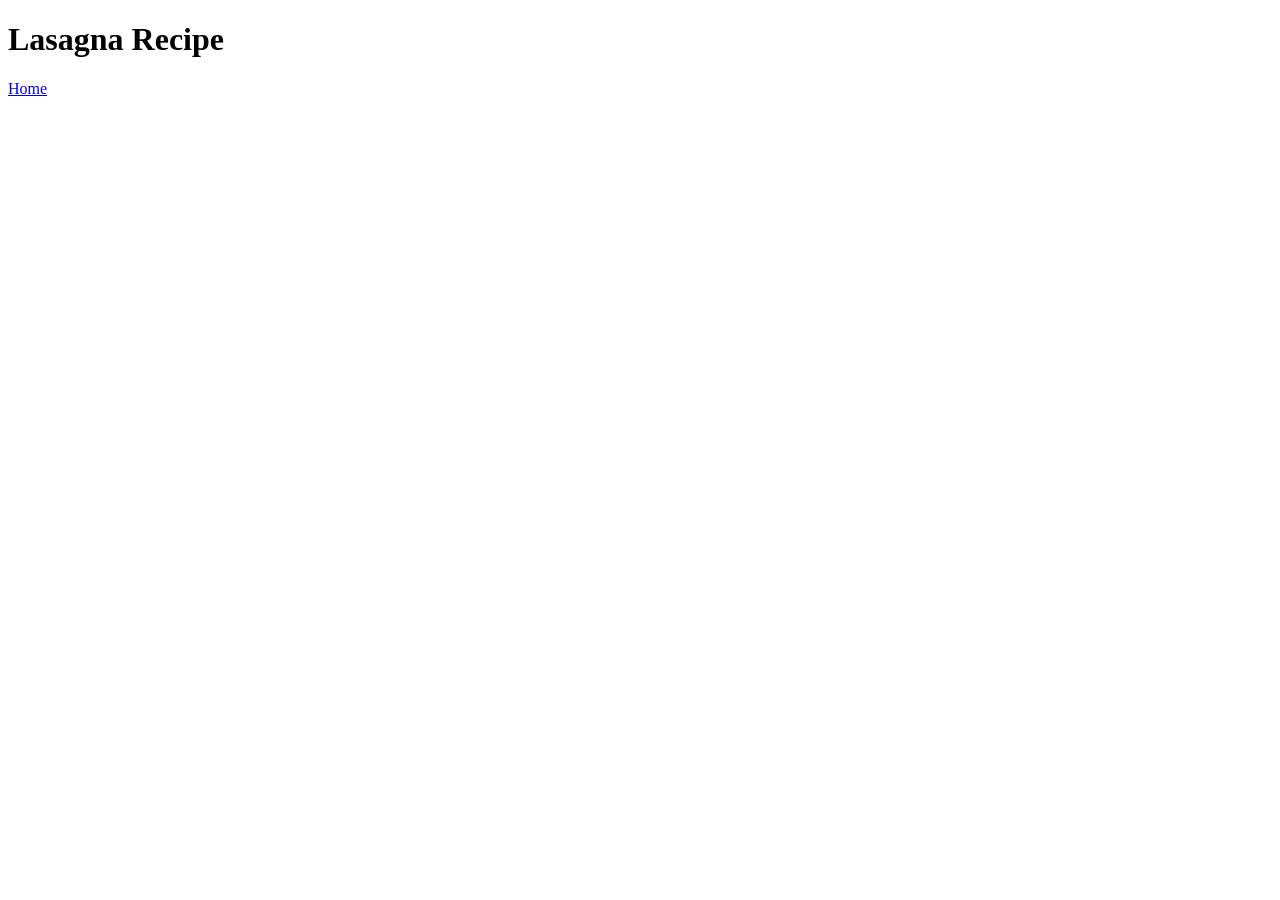
==== recipes/lasagna.html @ 0e7f8603 "Add page with lasagna recipe and add links to and back. Created a new page with the body for the las" ====
<!doctype html>
<html lang="en">
  <head>
    <meta charset="UTF-8" />
    <meta name="viewport" content="width=device-width, initial-scale=1.0" />
    <title>Lasagna Recipe</title>
  </head>
  <body>
    <h1>Lasagna Recipe</h1>
    <a href="../index.html">Home</a>
  </body>
</html>
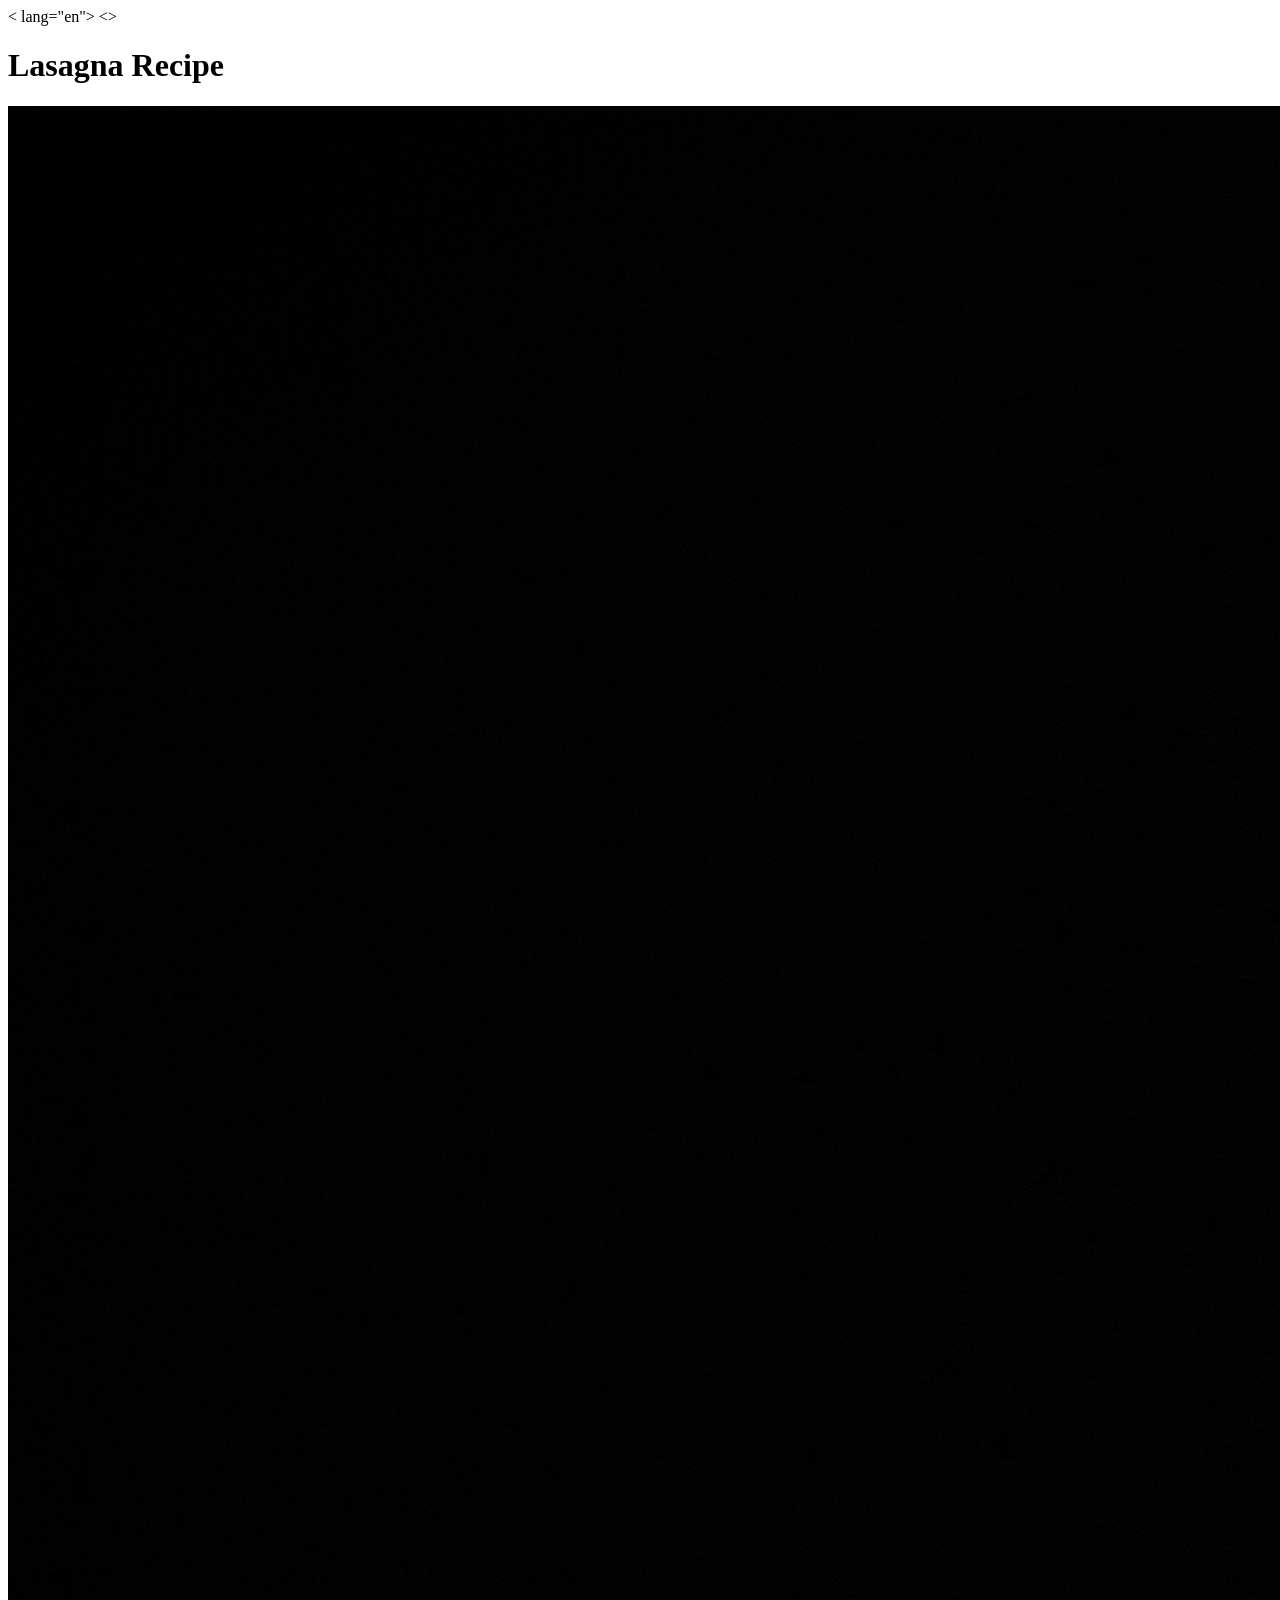
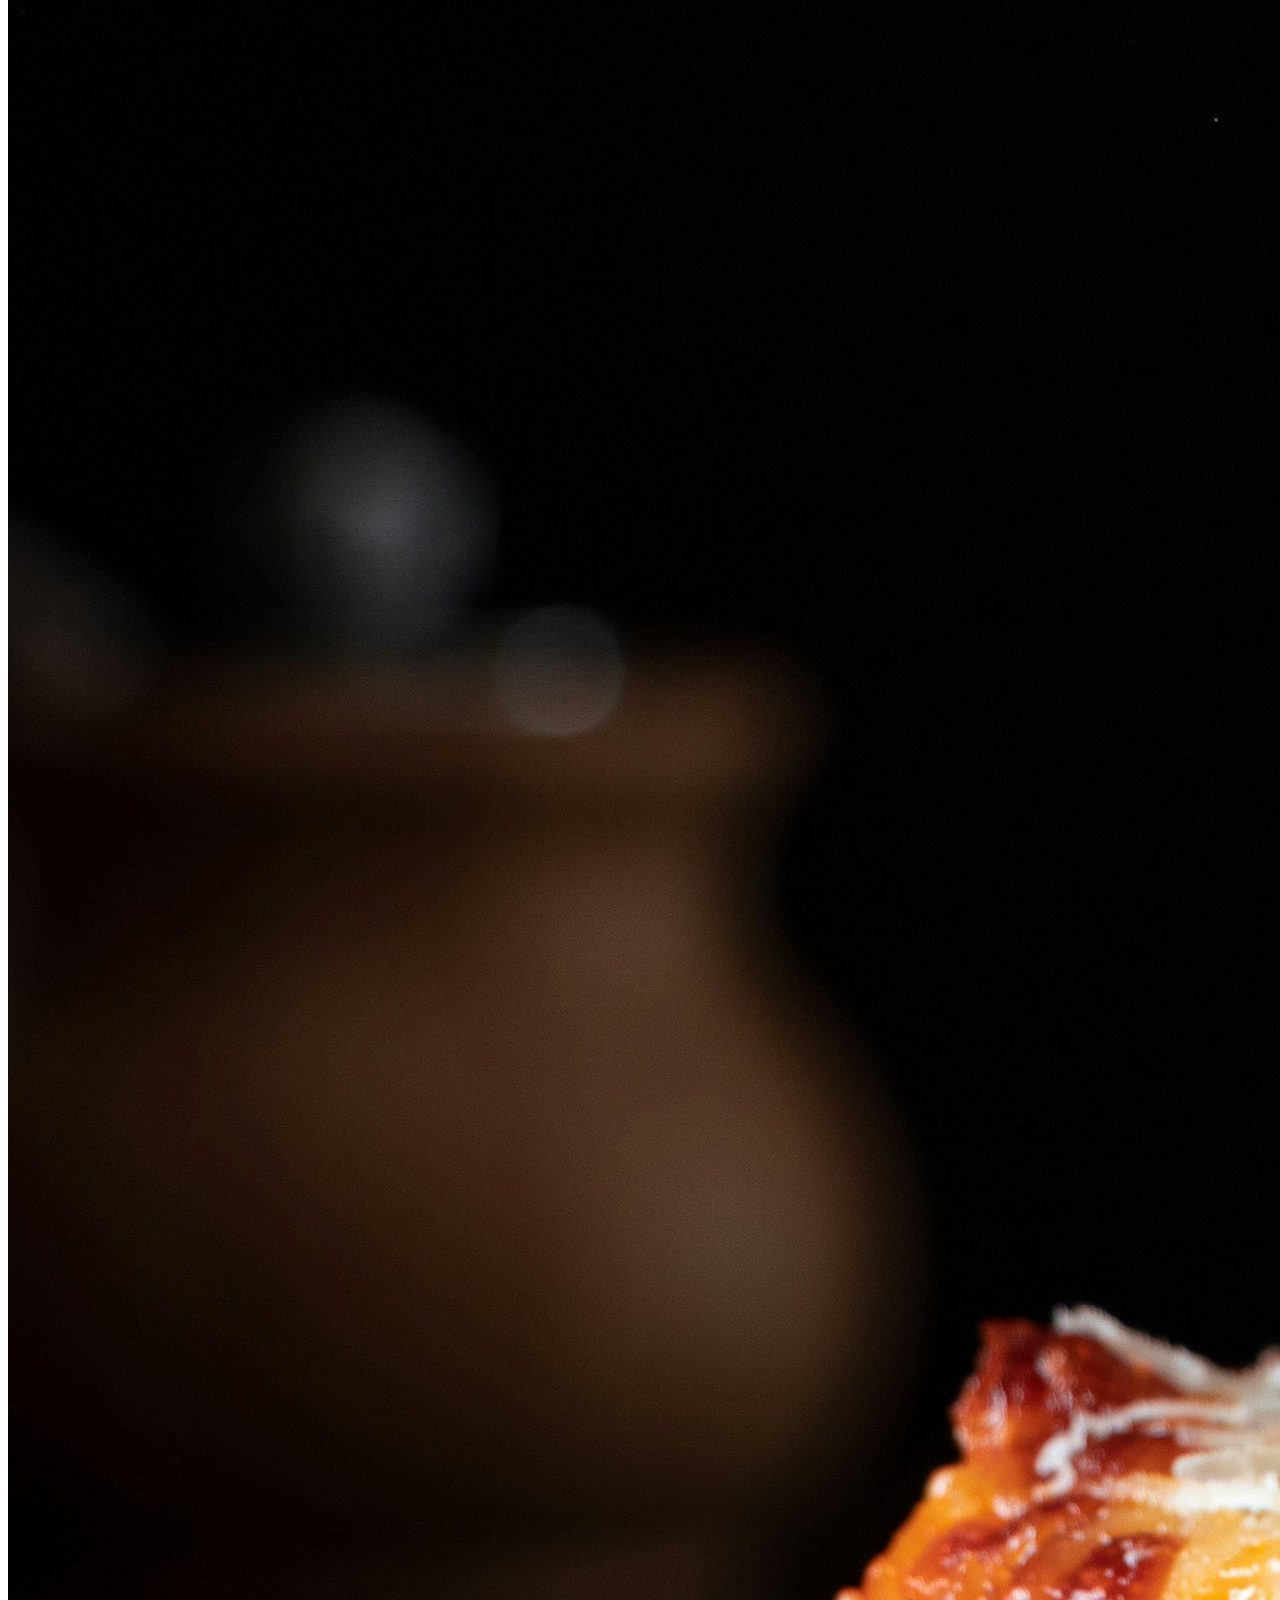
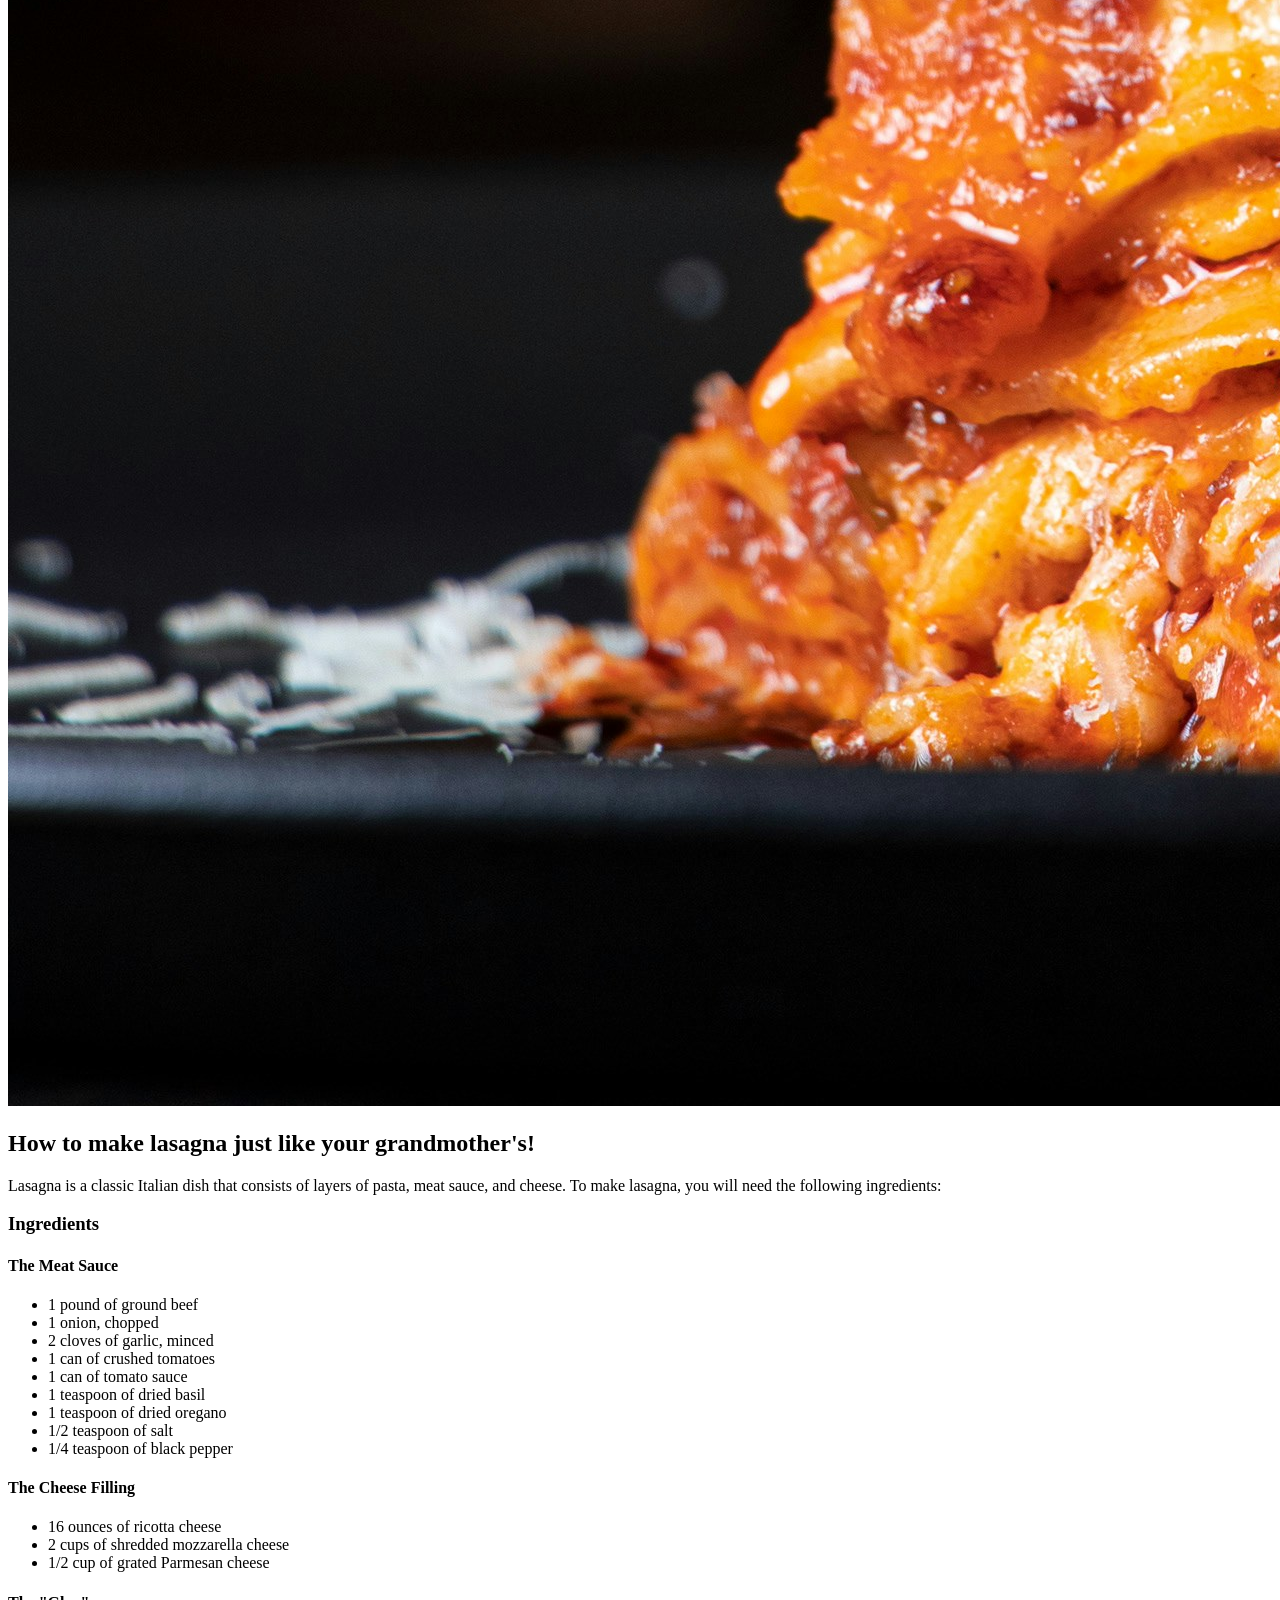
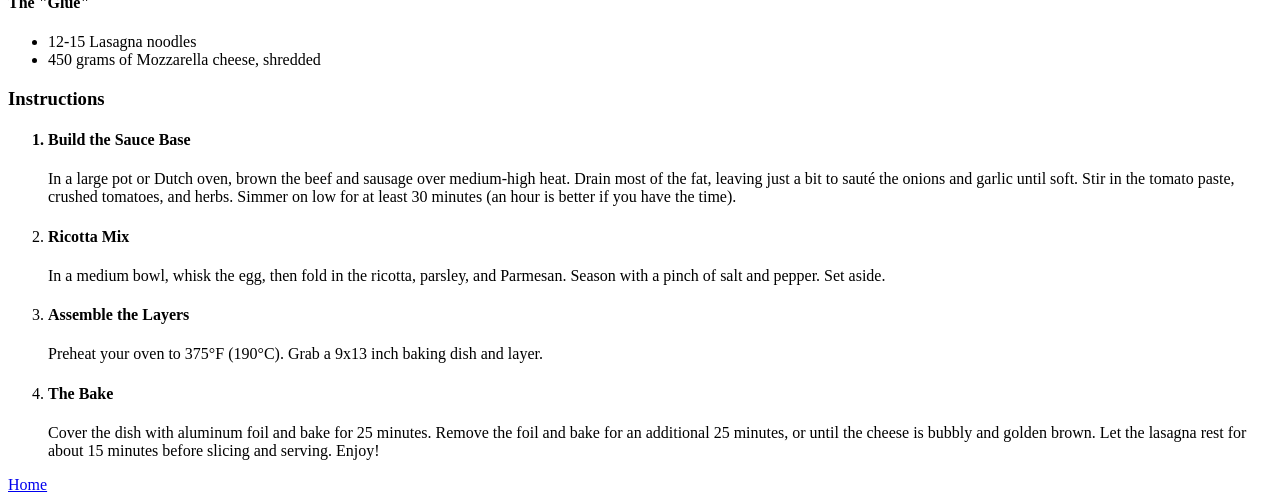
==== commit 9708efa7: "Add page content for lasagna recipe Added page content including an image of the dish, a list of ing" ====
--- a/recipes/lasagna.html
+++ b/recipes/lasagna.html
@@ -1,12 +1,52 @@
 <!doctype html>
-<html lang="en">
+< lang="en">
   <head>
     <meta charset="UTF-8" />
     <meta name="viewport" content="width=device-width, initial-scale=1.0" />
     <title>Lasagna Recipe</title>
   </head>
-  <body>
+  <>
     <h1>Lasagna Recipe</h1>
+    <img src="../images/lasagna.jpg" />
+    <h2>How to make lasagna just like your grandmother's!</h2>
+    <p>
+      Lasagna is a classic Italian dish that consists of layers of pasta, meat sauce, and cheese. To make lasagna, you will need the following ingredients:
+    </p>
+    <h3>Ingredients</h3>
+    <h4>The Meat Sauce</h4>
+    <ul>
+      <li>1 pound of ground beef</li>
+      <li>1 onion, chopped</li>
+      <li>2 cloves of garlic, minced</li>
+      <li>1 can of crushed tomatoes</li>    
+        <li>1 can of tomato sauce</li>
+        <li>1 teaspoon of dried basil</li> 
+        <li>1 teaspoon of dried oregano</li>
+        <li>1/2 teaspoon of salt</li>
+        <li>1/4 teaspoon of black pepper</li>
+    </ul>
+    <h4>The Cheese Filling</h4>
+<ul>
+<li>16 ounces of ricotta cheese</li>
+<li>2 cups of shredded mozzarella cheese</li>
+<li>1/2 cup of grated Parmesan cheese</li>
+</ul>
+<h4>The "Glue"</h4>
+<ul>
+<li>12-15 Lasagna noodles</li>
+<li>450 grams of Mozzarella cheese, shredded</li>
+</ul>
+<h3>Instructions</h3>
+<ol>
+    <h4><li>Build the Sauce Base</li></h4>
+    <p>In a large pot or Dutch oven, brown the beef and sausage over medium-high heat. Drain most of the fat, leaving just a bit to sauté the onions and garlic until soft. Stir in the tomato paste, crushed tomatoes, and herbs. Simmer on low for at least 30 minutes (an hour is better if you have the time).</p>
+    <li><h4>Ricotta Mix</h4></li>
+    <p>In a medium bowl, whisk the egg, then fold in the ricotta, parsley, and Parmesan. Season with a pinch of salt and pepper. Set aside.</p>
+    <li><h4>Assemble the Layers</h4></li>
+    <p>Preheat your oven to 375°F (190°C). Grab a 9x13 inch baking dish and layer.</p>
+    <li><h4>The Bake</h4></li>
+    <p>Cover the dish with aluminum foil and bake for 25 minutes. Remove the foil and bake for an additional 25 minutes, or until the cheese is bubbly and golden brown. Let the lasagna rest for about 15 minutes before slicing and serving. Enjoy!</p>
+</ol>
     <a href="../index.html">Home</a>
   </body>
 </html>
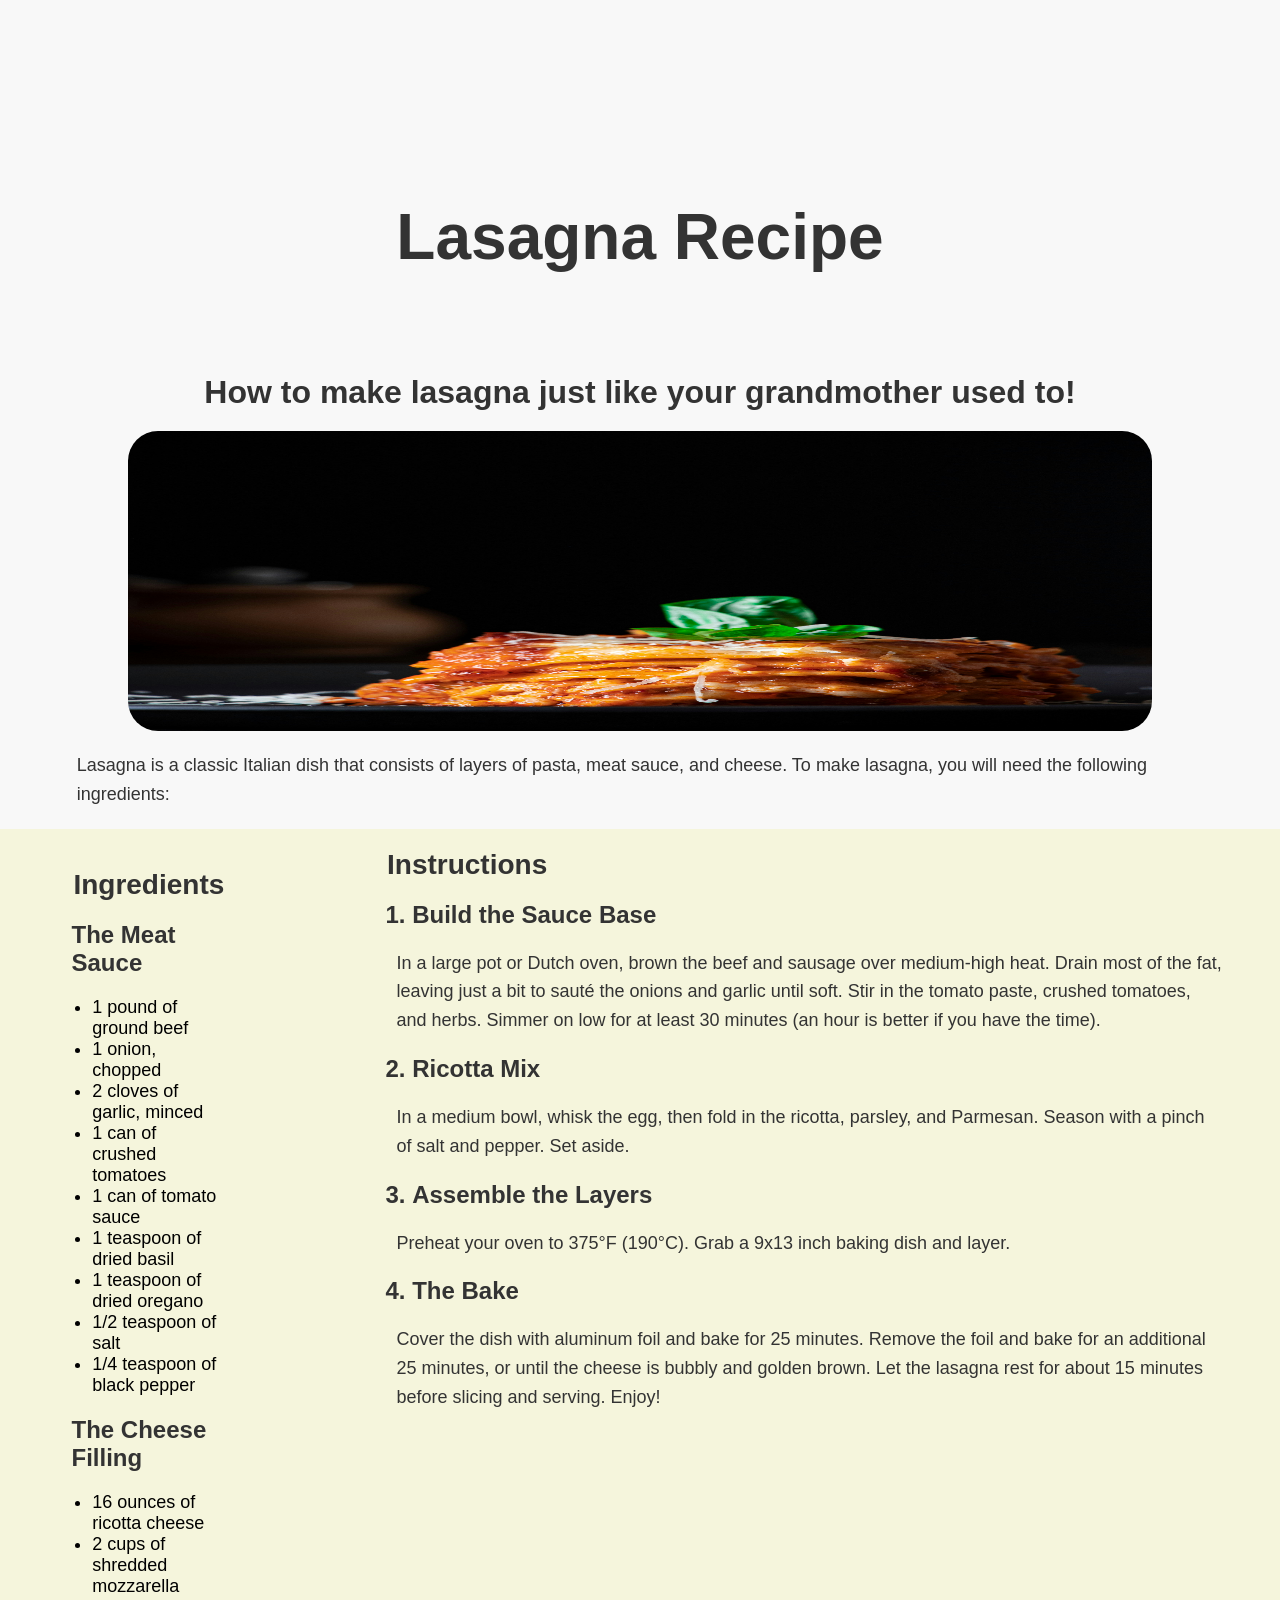
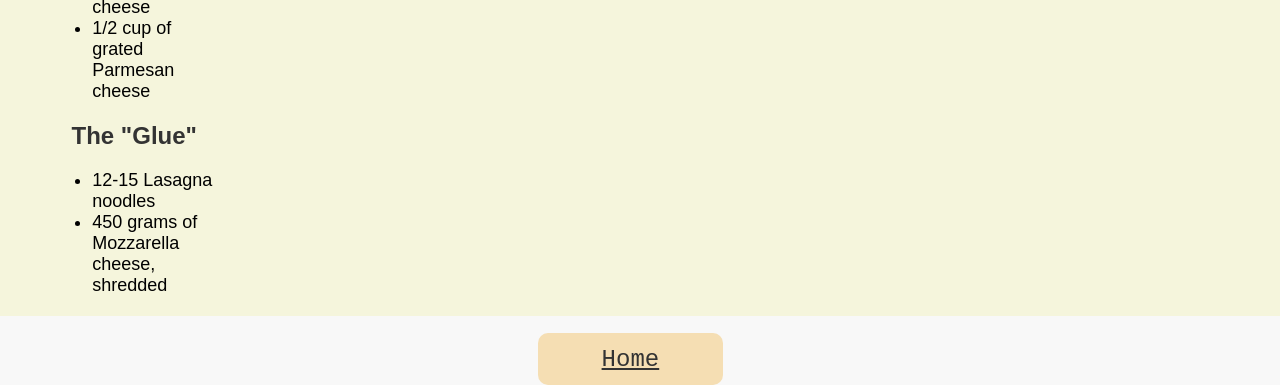
==== commit 288ca3c5: "Add styles to all pages Added styles to all pages, including the home page and all recipe pages. It'" ====
--- a/recipes/lasagna.html
+++ b/recipes/lasagna.html
@@ -1,52 +1,54 @@
 <!doctype html>
-< lang="en">
+<html lang="en">
   <head>
+    <link rel="stylesheet" href="../styles.css" />
     <meta charset="UTF-8" />
     <meta name="viewport" content="width=device-width, initial-scale=1.0" />
     <title>Lasagna Recipe</title>
   </head>
-  <>
+  </html>
     <h1>Lasagna Recipe</h1>
+    
+    <h2>How to make lasagna just like your grandmother used to!</h2>
     <img src="../images/lasagna.jpg" />
-    <h2>How to make lasagna just like your grandmother's!</h2>
     <p>
       Lasagna is a classic Italian dish that consists of layers of pasta, meat sauce, and cheese. To make lasagna, you will need the following ingredients:
     </p>
+    <div class="recipe-content">
+    <ul class="ingredient-list">
     <h3>Ingredients</h3>
     <h4>The Meat Sauce</h4>
-    <ul>
       <li>1 pound of ground beef</li>
       <li>1 onion, chopped</li>
       <li>2 cloves of garlic, minced</li>
       <li>1 can of crushed tomatoes</li>    
-        <li>1 can of tomato sauce</li>
-        <li>1 teaspoon of dried basil</li> 
-        <li>1 teaspoon of dried oregano</li>
-        <li>1/2 teaspoon of salt</li>
-        <li>1/4 teaspoon of black pepper</li>
-    </ul>
+      <li>1 can of tomato sauce</li>
+      <li>1 teaspoon of dried basil</li> 
+      <li>1 teaspoon of dried oregano</li>
+      <li>1/2 teaspoon of salt</li>
+      <li>1/4 teaspoon of black pepper</li>
     <h4>The Cheese Filling</h4>
-<ul>
-<li>16 ounces of ricotta cheese</li>
-<li>2 cups of shredded mozzarella cheese</li>
-<li>1/2 cup of grated Parmesan cheese</li>
-</ul>
-<h4>The "Glue"</h4>
-<ul>
-<li>12-15 Lasagna noodles</li>
-<li>450 grams of Mozzarella cheese, shredded</li>
-</ul>
-<h3>Instructions</h3>
-<ol>
+    <li>16 ounces of ricotta cheese</li>
+    <li>2 cups of shredded mozzarella cheese</li>
+    <li>1/2 cup of grated Parmesan cheese</li>
+  <h4>The "Glue"</h4>
+    <li>12-15 Lasagna noodles</li>
+    <li>450 grams of Mozzarella cheese, shredded</li>
+  </ul>
+<ol class="instructions-list">
+  <h3>Instructions</h3>
     <h4><li>Build the Sauce Base</li></h4>
     <p>In a large pot or Dutch oven, brown the beef and sausage over medium-high heat. Drain most of the fat, leaving just a bit to sauté the onions and garlic until soft. Stir in the tomato paste, crushed tomatoes, and herbs. Simmer on low for at least 30 minutes (an hour is better if you have the time).</p>
-    <li><h4>Ricotta Mix</h4></li>
+    <h4><li>Ricotta Mix</li></h4>
     <p>In a medium bowl, whisk the egg, then fold in the ricotta, parsley, and Parmesan. Season with a pinch of salt and pepper. Set aside.</p>
-    <li><h4>Assemble the Layers</h4></li>
+    <h4><li>Assemble the Layers</li></h4>
     <p>Preheat your oven to 375°F (190°C). Grab a 9x13 inch baking dish and layer.</p>
-    <li><h4>The Bake</h4></li>
+    <h4><li>The Bake</li></h4>
     <p>Cover the dish with aluminum foil and bake for 25 minutes. Remove the foil and bake for an additional 25 minutes, or until the cheese is bubbly and golden brown. Let the lasagna rest for about 15 minutes before slicing and serving. Enjoy!</p>
-</ol>
-    <a href="../index.html">Home</a>
+
+  </ol>
+  
+</div>
+    <a class="home-button" href="../index.html">Home</a>
   </body>
 </html>
--- a/styles.css
+++ b/styles.css
@@ -0,0 +1,109 @@
+* {
+  font-family: "Gill Sans", "Gill Sans MT", Calibri, "Trebuchet MS", sans-serif;
+  background-color: #f8f8f8;
+  margin: 0;
+  padding: 0;
+  box-sizing: border-box;
+}
+h1 {
+  color: #333;
+  font-size: 64px;
+  text-align: center;
+  margin: 200px 0 100px;
+}
+ul.recipe-list {
+  text-align: center;
+  background-color: wheat;
+  padding: 30px 0;
+  margin: 0 auto;
+  border-radius: 30px;
+  width: 80%;
+}
+ul.recipe-list li {
+  display: inline-block;
+  margin: 0 5%;
+  background-color: transparent;
+  width: 20%;
+}
+a {
+  color: #333;
+  font-size: 24px;
+  font-family: "Courier New", Courier, monospace;
+  background-color: transparent;
+}
+ul.recipe-list li a:hover,
+ul.recipe-list li:hover {
+  color: #74973d;
+  transform: scale(1.01);
+}
+
+a img {
+  width: 100%;
+  height: auto;
+  display: block;
+  margin: 10px auto;
+}
+img {
+  width: 80%;
+  height: 300px;
+  display: block;
+  border-radius: 30px;
+  margin: 20px auto;
+}
+h2 {
+  color: #333;
+  font-size: 32px;
+  text-align: center;
+  margin: 20px 0;
+}
+p {
+  color: #333;
+  font-size: 18px;
+  line-height: 1.6;
+  margin: 20px 6%;
+  background-color: transparent;
+}
+h3 {
+  color: #333;
+  font-size: 28px;
+  margin: 20px 5%;
+  background-color: transparent;
+}
+h4,
+h4 li {
+  color: #333;
+  font-size: 24px;
+  margin: 20px 4%;
+  background-color: transparent;
+}
+.recipe-content {
+  display: flex;
+  align-items: flex-start;
+  gap: 24px;
+  background-color: beige;
+  margin-bottom: 30px;
+}
+.ingredient-list {
+  flex: 1;
+  margin: 20px 5%;
+  background-color: transparent;
+}
+.ingredient-list li {
+  margin: 0 15%;
+  background-color: transparent;
+  font-size: 18px;
+}
+.instructions-list {
+  flex: 5;
+  background-color: transparent;
+}
+.home-button {
+  margin: 50px 42%;
+  background-color: wheat;
+  padding: 1% 5%;
+  border-radius: 10px;
+}
+.home-button:hover {
+  background-color: brown;
+  transform: scale(1.01);
+}
